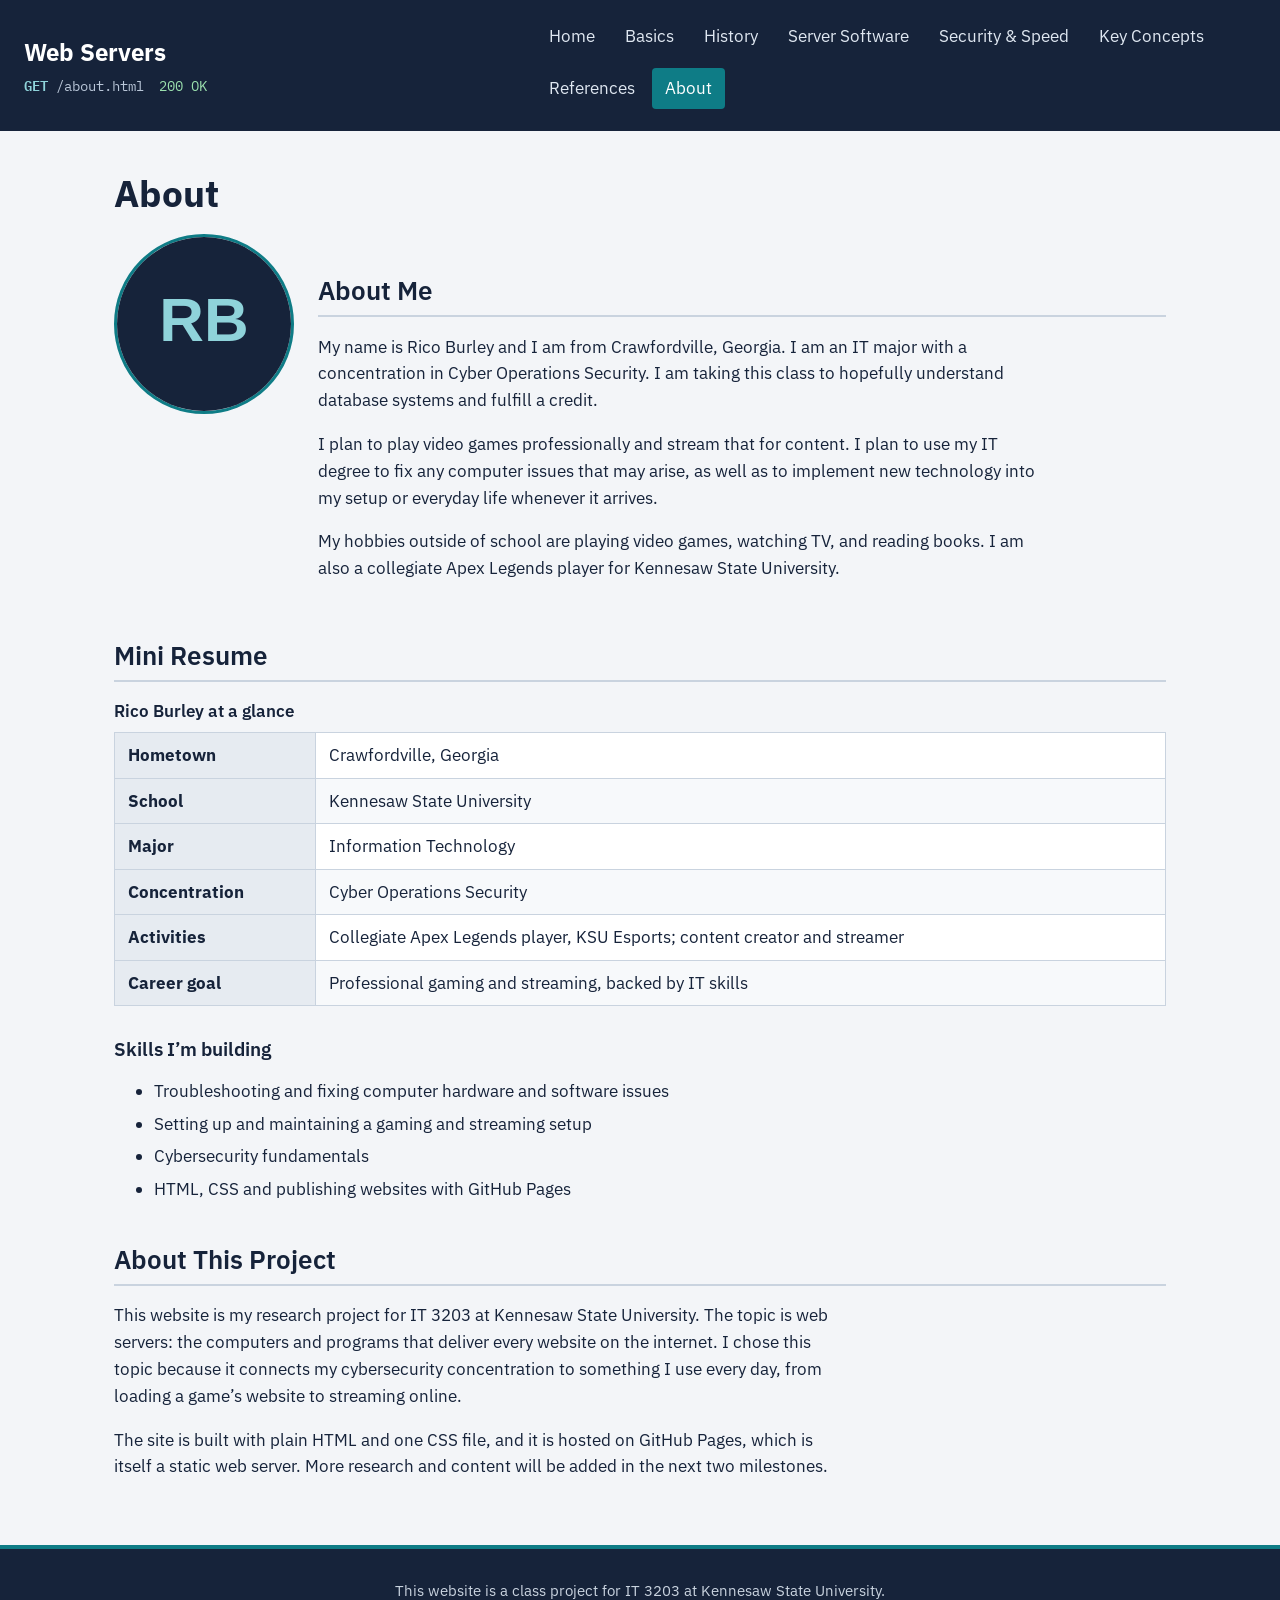
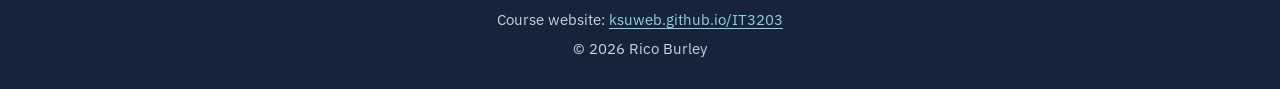
==== about.html @ de091357 "Milestone 1" ====
<!DOCTYPE html>
<!--
  about.html - About
  Web Servers class project (IT 3203, Milestone 1) by Rico Burley.
  The header, main menu and footer are the same on every page.
-->
<html lang="en">
<head>
  <meta charset="utf-8">
  <meta name="viewport" content="width=device-width, initial-scale=1">
  <meta name="description" content="About Rico Burley and the web servers project.">
  <title>About | Web Servers</title>
  <!-- IBM Plex font from Google Fonts (falls back to system fonts if it can't load) -->
  <link rel="preconnect" href="https://fonts.googleapis.com">
  <link rel="preconnect" href="https://fonts.gstatic.com" crossorigin>
  <link href="https://fonts.googleapis.com/css2?family=IBM+Plex+Mono:wght@400;600&amp;family=IBM+Plex+Sans:wght@400;600;700&amp;display=swap" rel="stylesheet">
  <!-- The one and only stylesheet for the whole site -->
  <link rel="stylesheet" href="css/styles.css">
</head>
<body>

  <!-- ===== Site header: title + main menu (same on every page) ===== -->
  <header id="site-header">
    <div class="brand">
      <a class="site-title" href="index.html">Web Servers</a>
      <!-- Shows the HTTP request a browser would send for this page -->
      <p class="request-line"><span class="method">GET</span> /about.html <span class="status">200 OK</span></p>
    </div>
    <nav id="main-nav" aria-label="Main menu">
      <ul>
        <li><a href="index.html">Home</a></li>
        <li><a href="basics.html">Basics</a></li>
        <li><a href="history.html">History</a></li>
        <li><a href="software.html">Server Software</a></li>
        <li><a href="security.html">Security &amp; Speed</a></li>
        <li><a href="concepts.html">Key Concepts</a></li>
        <li><a href="references.html">References</a></li>
        <li><a href="about.html" class="current" aria-current="page">About</a></li>
      </ul>
    </nav>
  </header>

  <!-- ===== Main content for this page ===== -->
  <main id="content">

    <h1>About</h1>

    <!-- About me: photo on the left, text on the right (CSS grid .profile) -->
    <section class="profile">
      <!-- Placeholder image: replace images/profile.svg with your own photo if you like -->
      <img src="images/profile.svg" alt="Profile placeholder with the initials RB" width="180" height="180">
      <div>
        <h2>About Me</h2>
        <p>My name is Rico Burley and I am from Crawfordville, Georgia. I am an IT major with a concentration in Cyber Operations Security. I am taking this class to hopefully understand database systems and fulfill a credit.</p>
        <p>I plan to play video games professionally and stream that for content. I plan to use my IT degree to fix any computer issues that may arise, as well as to implement new technology into my setup or everyday life whenever it arrives.</p>
        <p>My hobbies outside of school are playing video games, watching TV, and reading books. I am also a collegiate Apex Legends player for Kennesaw State University.</p>
      </div>
    </section>

    <section>
      <h2>Mini Resume</h2>
      <div class="table-wrap">
        <table>
          <caption>Rico Burley at a glance</caption>
          <tbody>
            <tr><th scope="row">Hometown</th><td>Crawfordville, Georgia</td></tr>
            <tr><th scope="row">School</th><td>Kennesaw State University</td></tr>
            <tr><th scope="row">Major</th><td>Information Technology</td></tr>
            <tr><th scope="row">Concentration</th><td>Cyber Operations Security</td></tr>
            <tr><th scope="row">Activities</th><td>Collegiate Apex Legends player, KSU Esports; content creator and streamer</td></tr>
            <tr><th scope="row">Career goal</th><td>Professional gaming and streaming, backed by IT skills</td></tr>
          </tbody>
        </table>
      </div>
      <h3>Skills I&rsquo;m building</h3>
      <ul>
        <li>Troubleshooting and fixing computer hardware and software issues</li>
        <li>Setting up and maintaining a gaming and streaming setup</li>
        <li>Cybersecurity fundamentals</li>
        <li>HTML, CSS and publishing websites with GitHub Pages</li>
      </ul>
    </section>

    <section>
      <h2>About This Project</h2>
      <p>This website is my research project for IT 3203 at Kennesaw State University. The topic is web servers: the computers and programs that deliver every website on the internet. I chose this topic because it connects my cybersecurity concentration to something I use every day, from loading a game&rsquo;s website to streaming online.</p>
      <p>The site is built with plain HTML and one CSS file, and it is hosted on GitHub Pages, which is itself a static web server. More research and content will be added in the next two milestones.</p>
    </section>
  </main>

  <!-- ===== Footer with the class project note (same on every page) ===== -->
  <footer id="site-footer">
    <p>This website is a class project for IT 3203 at Kennesaw State University.</p>
    <p>Course website: <a href="https://ksuweb.github.io/IT3203/">ksuweb.github.io/IT3203</a></p>
    <p>&copy; 2026 Rico Burley</p>
  </footer>

</body>
</html>
---- css/styles.css ----
/* ==========================================================================
   styles.css  -  the ONE stylesheet shared by every page of the site
   Project: Web Servers (IT 3203 Milestone 1)  |  Author: Rico Burley

   Selector types demonstrated in this file (requirement 3a):
     1. Element (type) selectors ..... body, h1, table, a
     2. Class selectors .............. .card, .split, .request-line
     3. ID selectors ................. #site-header, #main-nav, #site-footer
     4. Descendant / child selectors . #main-nav a, .card h3
     5. Pseudo-class selectors ....... a:hover, tr:nth-child(even)

   Layout (requirement 3b): Flexbox for the header and menu,
   CSS Grid for the card layouts and two-column comparisons.
   ========================================================================== */


/* ---------- 1. Color and font variables ----------
   Defined once on :root so every rule below can reuse them.
   The colors borrow from server "status lights": teal for links,
   green for success (200 OK) and orange for errors (404). */
:root {
  --ink: #16233a;          /* main text color (dark navy) */
  --ink-soft: #4a5a72;     /* secondary text */
  --paper: #f3f5f8;        /* page background (cool light grey) */
  --panel: #ffffff;        /* background of cards and tables */
  --line: #c9d3df;         /* border color */
  --accent: #0e7c86;       /* links and highlights (teal) */
  --accent-dark: #095a61;  /* link hover color */
  --ok: #2f8f4e;           /* "200 OK" green */
  --warn: #c2410c;         /* "404 / attack" orange */

  --font-body: "IBM Plex Sans", "Segoe UI", Roboto, Arial, sans-serif;
  --font-code: "IBM Plex Mono", Consolas, "Courier New", monospace;
}


/* ---------- 2. Element (type) selectors: base page styles ---------- */

/* Box-sizing makes padding part of an element's width, so layouts don't overflow */
*,
*::before,
*::after {
  box-sizing: border-box;
}

body {
  margin: 0;
  background-color: var(--paper);
  color: var(--ink);
  font-family: var(--font-body);   /* font settings requirement */
  font-size: 1.05rem;
  line-height: 1.6;
}

h1,
h2,
h3 {
  line-height: 1.25;
  margin: 1.6em 0 0.5em;
}

h1 {
  font-size: 2.3rem;
  font-weight: 700;
  margin-top: 0.4em;
}

h2 {
  font-size: 1.6rem;
  font-weight: 600;
  /* A thin rule under each section heading separates topics */
  padding-bottom: 0.3em;
  border-bottom: 2px solid var(--line);
}

h3 {
  font-size: 1.2rem;
  font-weight: 600;
}

p,
ul,
ol {
  max-width: 72ch;   /* keeps lines a comfortable reading length */
}

li {
  margin-bottom: 0.35em;
}

img {
  max-width: 100%;   /* images shrink on small screens */
  height: auto;
}

code {
  font-family: var(--font-code);
  font-size: 0.92em;
  background-color: #e6ebf1;
  padding: 0.1em 0.35em;
  border-radius: 3px;
}

/* Links: color plus a hover effect (requirement 3c) */
a {
  color: var(--accent);
  text-decoration-thickness: 1px;
  text-underline-offset: 3px;
}

a:hover,
a:focus {
  color: var(--accent-dark);
  text-decoration-thickness: 2px;
}

/* Visible outline for keyboard users */
a:focus-visible {
  outline: 2px solid var(--accent);
  outline-offset: 2px;
}


/* ---------- 3. ID selectors: header, menu, main, footer ---------- */

#site-header {
  background-color: var(--ink);
  color: #ffffff;
  padding: 1rem 1.5rem;
  /* Flexbox puts the site title on the left and the menu on the right,
     and wraps the menu under the title on narrow screens */
  display: flex;
  flex-wrap: wrap;
  align-items: center;
  justify-content: space-between;
  gap: 0.75rem 2rem;
}

#site-header .site-title {
  color: #ffffff;
  font-size: 1.5rem;
  font-weight: 700;
  text-decoration: none;
}

/* The "request line" under the title shows which page the
   browser asked the server for, e.g.  GET /history.html  200 OK */
.request-line {
  margin: 0.15rem 0 0;
  font-family: var(--font-code);
  font-size: 0.85rem;
  color: #b9c6d8;
}

.request-line .method {
  color: #8fd3da;
  font-weight: 600;
}

.request-line .status {
  color: #9be0ae;
  margin-left: 0.5em;
}

/* Main menu: a list laid out in a row with flexbox */
#main-nav ul {
  list-style: none;
  margin: 0;
  padding: 0;
  display: flex;
  flex-wrap: wrap;
  gap: 0.25rem;
}

/* Descendant selector: only links inside the main menu */
#main-nav a {
  display: block;
  padding: 0.4rem 0.75rem;
  color: #dfe7f1;
  text-decoration: none;
  border: 1px solid transparent;
  border-radius: 4px;
}

/* Menu hover effect: light border and background appear */
#main-nav a:hover,
#main-nav a:focus {
  background-color: rgba(255, 255, 255, 0.1);
  border-color: #8fd3da;
  color: #ffffff;
}

/* The page you are currently on is marked in the menu */
#main-nav a.current {
  background-color: var(--accent);
  color: #ffffff;
}

#content {
  max-width: 1100px;
  margin: 0 auto;
  padding: 1.5rem 1.5rem 3rem;
}

#site-footer {
  border-top: 4px solid var(--accent);
  background-color: var(--ink);
  color: #c9d3df;
  padding: 1.5rem;
  text-align: center;
  font-size: 0.95rem;
}

#site-footer p {
  margin: 0.3rem auto;
}

#site-footer a {
  color: #8fd3da;
}

#site-footer a:hover {
  color: #ffffff;
}


/* ---------- 4. Class selectors: reusable components ---------- */

/* Short intro paragraph at the top of each page */
.lead {
  font-size: 1.2rem;
  color: var(--ink-soft);
}

/* Homepage hero: text on the left, illustration on the right (CSS Grid) */
.hero {
  display: grid;
  grid-template-columns: 3fr 2fr;
  gap: 2rem;
  align-items: center;
}

.byline {
  color: var(--ink-soft);
  margin-top: 0;
}

/* Card grid: as many columns as fit, each at least 240px wide */
.card-grid {
  display: grid;
  grid-template-columns: repeat(auto-fit, minmax(240px, 1fr));
  gap: 1rem;
  margin: 1rem 0 1.5rem;
  padding: 0;
  list-style: none;
  max-width: none;   /* overrides the 72ch limit set on ul/ol above */
}

.card {
  background-color: var(--panel);
  border: 1px solid var(--line);
  border-radius: 6px;
  padding: 1rem 1.25rem;
}

/* Child selectors: tighten the spacing of headings inside cards */
.card h3 {
  margin-top: 0;
}

.card p:last-child {
  margin-bottom: 0;
}

/* Cards that describe attacks get an orange top border */
.card.threat {
  border-top: 4px solid var(--warn);
}

/* Cards that describe defenses get a green top border */
.card.defense {
  border-top: 4px solid var(--ok);
}

/* Two equal columns, used for "Hardware vs. Software" style comparisons */
.split {
  display: grid;
  grid-template-columns: 1fr 1fr;
  gap: 1rem;
}

/* Key terms on the homepage shown as small tags in a wrapping row */
.term-list {
  display: flex;
  flex-wrap: wrap;
  gap: 0.5rem;
  list-style: none;
  padding: 0;
  max-width: none;
}

.term-list li {
  margin: 0;
}

.term-list a {
  display: inline-block;
  padding: 0.3rem 0.7rem;
  border: 1px solid var(--accent);
  border-radius: 999px;
  text-decoration: none;
  background-color: var(--panel);
}

.term-list a:hover {
  background-color: var(--accent);
  color: #ffffff;
}

/* An analogy or side note set off from the main text */
.note {
  border-left: 4px solid var(--accent);
  background-color: #e3f1f2;
  padding: 0.75rem 1rem;
  margin: 1rem 0;
  max-width: 72ch;
}

/* Timeline (History page): years down a vertical line */
.timeline {
  list-style: none;
  padding-left: 0;
  border-left: 3px solid var(--line);
  margin-left: 0.5rem;
}

.timeline li {
  position: relative;
  padding: 0 0 1rem 1.5rem;
}

/* Small dot on the line next to each event */
.timeline li::before {
  content: "";
  position: absolute;
  left: -0.5rem;
  top: 0.45rem;
  width: 0.8rem;
  height: 0.8rem;
  border-radius: 50%;
  background-color: var(--accent);
}

.timeline .year {
  font-family: var(--font-code);
  font-weight: 600;
  color: var(--accent-dark);
}

/* Figures with a caption under the image */
figure {
  margin: 1.5rem 0;
}

figcaption {
  font-size: 0.9rem;
  color: var(--ink-soft);
  margin-top: 0.4rem;
}

/* Profile photo placeholder / image on the About page */
.profile {
  display: grid;
  grid-template-columns: 180px 1fr;
  gap: 1.5rem;
  align-items: start;
}

.profile img {
  border: 3px solid var(--accent);
  border-radius: 50%;
}


/* ---------- 5. Tables ---------- */

/* Wrapper lets wide tables scroll sideways on phones */
.table-wrap {
  overflow-x: auto;
  margin: 1rem 0 1.5rem;
}

table {
  border-collapse: collapse;
  min-width: 100%;
  background-color: var(--panel);
}

caption {
  text-align: left;
  font-weight: 600;
  padding-bottom: 0.5rem;
}

th,
td {
  border: 1px solid var(--line);
  padding: 0.55rem 0.8rem;
  text-align: left;
  vertical-align: top;
}

th {
  background-color: #e6ebf1;
}

/* Pseudo-class selector: stripe every other row for readability */
tbody tr:nth-child(even) {
  background-color: #f7f9fb;
}

/* Status code colors */
.code-ok {
  color: var(--ok);
  font-weight: 600;
}

.code-bad {
  color: var(--warn);
  font-weight: 600;
}


/* ---------- 6. Small screens ----------
   Under 700px wide, two-column layouts become one column. */
@media (max-width: 700px) {
  h1 {
    font-size: 1.8rem;
  }

  .hero,
  .split,
  .profile {
    grid-template-columns: 1fr;
  }

  .profile img {
    width: 140px;
  }
}
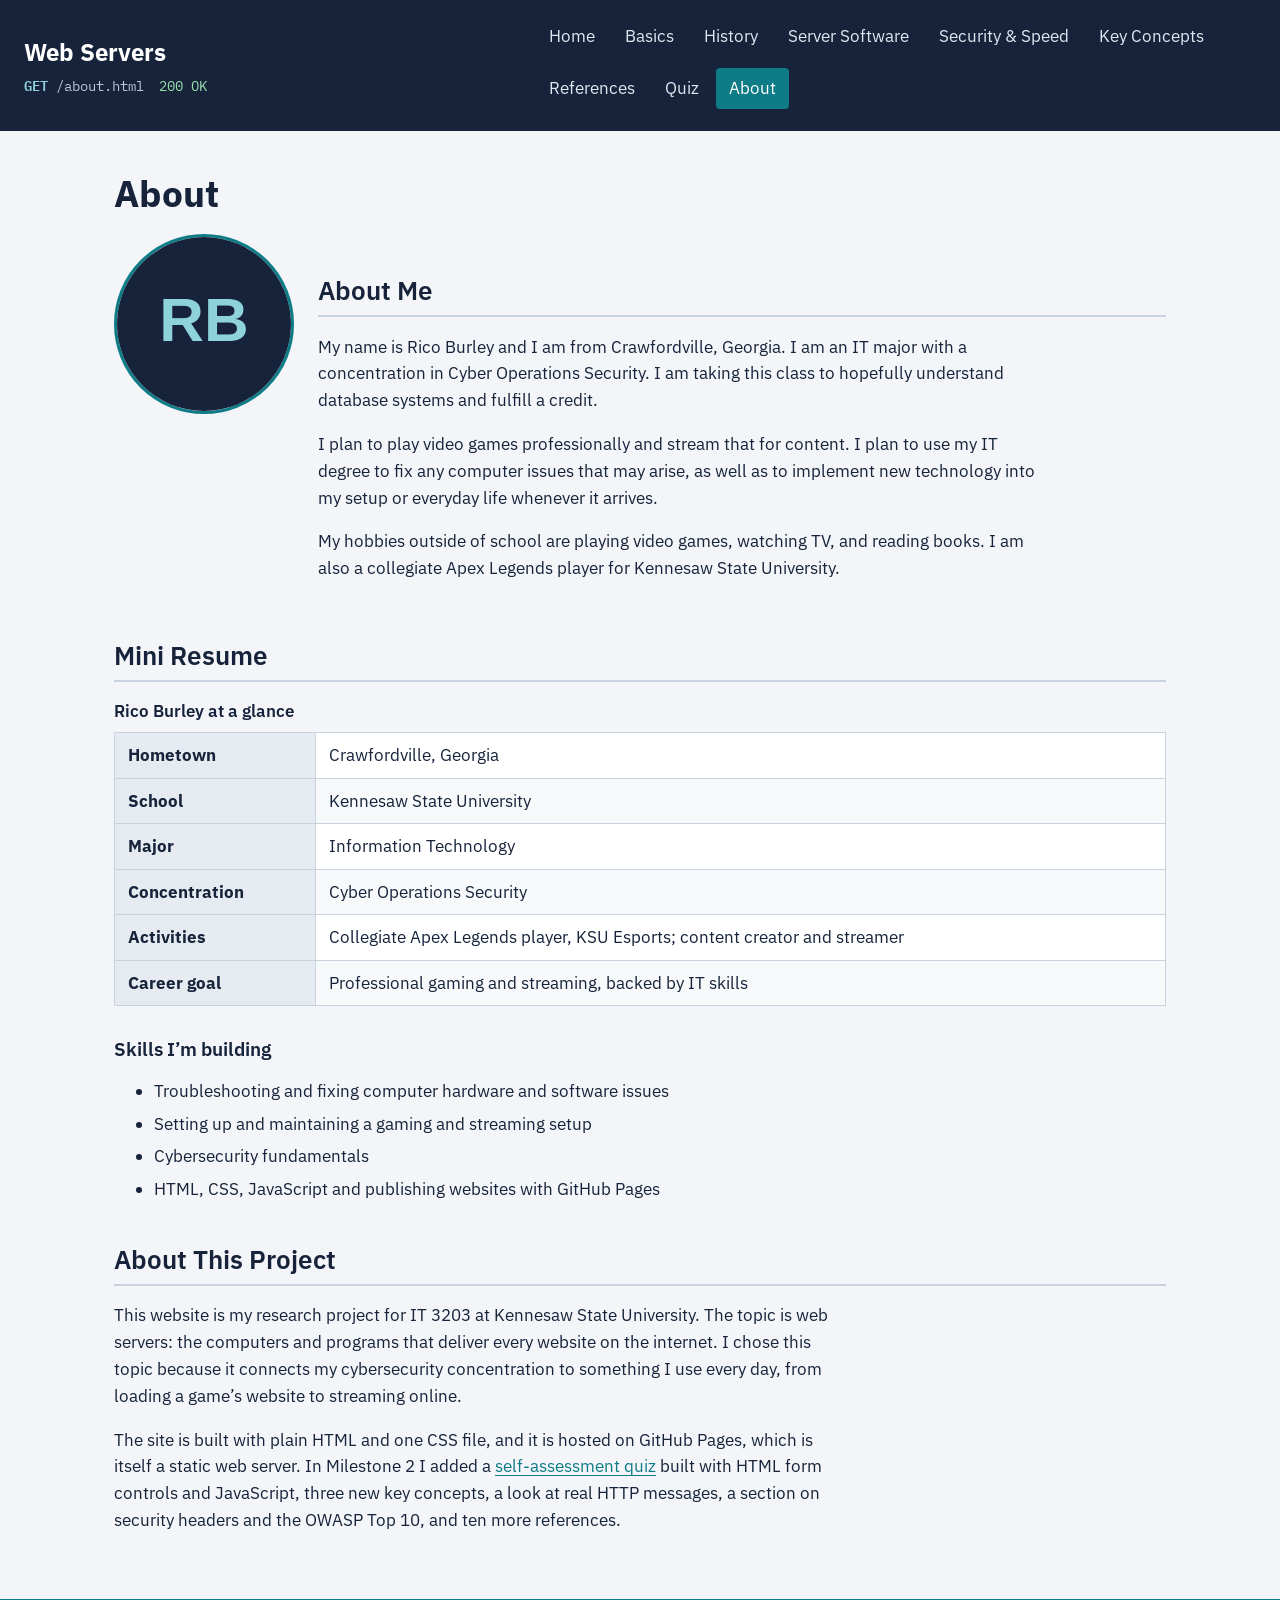
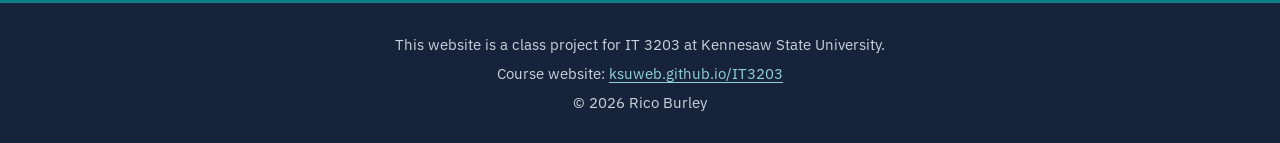
==== commit b72faf89: "Add files via upload" ====
--- a/about.html
+++ b/about.html
@@ -1,7 +1,7 @@
 <!DOCTYPE html>
 <!--
   about.html - About
-  Web Servers class project (IT 3203, Milestone 1) by Rico Burley.
+  Web Servers class project (IT 3203, Milestones 1&ndash;2) by Rico Burley.
   The header, main menu and footer are the same on every page.
 -->
 <html lang="en">
@@ -19,6 +19,9 @@
 </head>
 <body>
 
+  <!-- Skip link: lets keyboard users jump past the menu (visible only on focus) -->
+  <a class="skip-link" href="#content">Skip to main content</a>
+
   <!-- ===== Site header: title + main menu (same on every page) ===== -->
   <header id="site-header">
     <div class="brand">
@@ -35,6 +38,7 @@
         <li><a href="security.html">Security &amp; Speed</a></li>
         <li><a href="concepts.html">Key Concepts</a></li>
         <li><a href="references.html">References</a></li>
+        <li><a href="quiz.html">Quiz</a></li>
         <li><a href="about.html" class="current" aria-current="page">About</a></li>
       </ul>
     </nav>
@@ -77,14 +81,14 @@
         <li>Troubleshooting and fixing computer hardware and software issues</li>
         <li>Setting up and maintaining a gaming and streaming setup</li>
         <li>Cybersecurity fundamentals</li>
-        <li>HTML, CSS and publishing websites with GitHub Pages</li>
+        <li>HTML, CSS, JavaScript and publishing websites with GitHub Pages</li>
       </ul>
     </section>
 
     <section>
       <h2>About This Project</h2>
       <p>This website is my research project for IT 3203 at Kennesaw State University. The topic is web servers: the computers and programs that deliver every website on the internet. I chose this topic because it connects my cybersecurity concentration to something I use every day, from loading a game&rsquo;s website to streaming online.</p>
-      <p>The site is built with plain HTML and one CSS file, and it is hosted on GitHub Pages, which is itself a static web server. More research and content will be added in the next two milestones.</p>
+      <p>The site is built with plain HTML and one CSS file, and it is hosted on GitHub Pages, which is itself a static web server. In Milestone 2 I added a <a href="quiz.html">self-assessment quiz</a> built with HTML form controls and JavaScript, three new key concepts, a look at real HTTP messages, a section on security headers and the OWASP Top 10, and ten more references.</p>
     </section>
   </main>
 
--- a/css/styles.css
+++ b/css/styles.css
@@ -1,6 +1,6 @@
 /* ==========================================================================
    styles.css  -  the ONE stylesheet shared by every page of the site
-   Project: Web Servers (IT 3203 Milestone 1)  |  Author: Rico Burley
+   Project: Web Servers (IT 3203 Milestones 1-2)  |  Author: Rico Burley
 
    Selector types demonstrated in this file (requirement 3a):
      1. Element (type) selectors ..... body, h1, table, a
@@ -11,6 +11,10 @@
 
    Layout (requirement 3b): Flexbox for the header and menu,
    CSS Grid for the card layouts and two-column comparisons.
+
+   Milestone 2 additions: shared helpers (section 7), form and quiz
+   controls (section 8), and quiz results (section 9). The small-screen
+   rules are kept together at the very end of the file.
    ========================================================================== */
 
 
@@ -28,6 +32,10 @@
   --accent-dark: #095a61;  /* link hover color */
   --ok: #2f8f4e;           /* "200 OK" green */
   --warn: #c2410c;         /* "404 / attack" orange */
+  --ok-soft: #e6f4ea;      /* light green background for correct answers */
+  --warn-soft: #fdeee6;    /* light orange background for wrong answers */
+  --code-bg: #e6ebf1;      /* background for code, table headers */
+  --radius: 6px;           /* one corner radius for panels and controls */
 
   --font-body: "IBM Plex Sans", "Segoe UI", Roboto, Arial, sans-serif;
   --font-code: "IBM Plex Mono", Consolas, "Courier New", monospace;
@@ -96,7 +104,7 @@
 code {
   font-family: var(--font-code);
   font-size: 0.92em;
-  background-color: #e6ebf1;
+  background-color: var(--code-bg);
   padding: 0.1em 0.35em;
   border-radius: 3px;
 }
@@ -114,8 +122,12 @@
   text-decoration-thickness: 2px;
 }
 
-/* Visible outline for keyboard users */
-a:focus-visible {
+/* Visible outline for keyboard users (links, buttons and form controls) */
+a:focus-visible,
+button:focus-visible,
+input:focus-visible,
+select:focus-visible,
+[tabindex="-1"]:focus-visible {
   outline: 2px solid var(--accent);
   outline-offset: 2px;
 }
@@ -411,7 +423,7 @@
 }
 
 th {
-  background-color: #e6ebf1;
+  background-color: var(--code-bg);
 }
 
 /* Pseudo-class selector: stripe every other row for readability */
@@ -431,7 +443,416 @@
 }
 
 
-/* ---------- 6. Small screens ----------
+/* ---------- 6. Code samples ----------
+   A raw HTTP request and response on the Basics page */
+pre {
+  background-color: var(--ink);
+  color: #dfe7f1;
+  font-family: var(--font-code);
+  font-size: 0.9rem;
+  line-height: 1.5;
+  padding: 1rem 1.25rem;
+  border-radius: var(--radius);
+  overflow-x: auto;          /* long lines scroll instead of breaking the layout */
+  max-width: 72ch;
+}
+
+pre code {
+  background: none;          /* undo the inline-code background inside <pre> */
+  padding: 0;
+  color: inherit;
+}
+
+.split pre {
+  max-width: none;
+  margin: 0;
+}
+
+
+/* ---------- 7. Shared helpers (Milestone 2) ---------- */
+
+/* Hidden on screen but still read by screen readers */
+.visually-hidden {
+  position: absolute;
+  width: 1px;
+  height: 1px;
+  overflow: hidden;
+  clip: rect(0 0 0 0);
+  white-space: nowrap;
+}
+
+/* "Skip to main content" link: off screen until a keyboard user tabs to it */
+.skip-link {
+  position: absolute;
+  left: 1rem;
+  top: -3rem;
+  z-index: 10;
+  background-color: var(--panel);
+  color: var(--ink);
+  padding: 0.5rem 0.9rem;
+  border-radius: var(--radius);
+}
+
+.skip-link:focus {
+  top: 1rem;
+}
+
+
+/* ---------- 8. Forms and the quiz (Milestone 2) ---------- */
+
+/* Buttons: one base style plus primary (filled) and secondary (outlined) */
+.btn {
+  font: inherit;
+  font-weight: 600;
+  padding: 0.6rem 1.2rem;
+  border-radius: var(--radius);
+  border: 2px solid var(--accent);
+  cursor: pointer;
+}
+
+.btn-primary {
+  background-color: var(--accent);
+  color: #ffffff;
+}
+
+.btn-primary:hover {
+  background-color: var(--accent-dark);
+  border-color: var(--accent-dark);
+}
+
+.btn-secondary {
+  background-color: var(--panel);
+  color: var(--accent-dark);
+}
+
+.btn-secondary:hover {
+  background-color: #e3f1f2;
+}
+
+.btn:disabled {
+  opacity: 0.45;
+  cursor: not-allowed;
+}
+
+/* Timer bar: sticks to the top of the window while the user scrolls
+   through the questions, styled like the dark site header */
+.quiz-bar {
+  position: sticky;
+  top: 0;
+  z-index: 5;
+  display: flex;
+  flex-wrap: wrap;
+  align-items: center;
+  gap: 0.5rem 1.5rem;
+  background-color: var(--ink);
+  color: #dfe7f1;
+  padding: 0.6rem 1rem;
+  border-radius: var(--radius);
+  margin: 1.5rem 0 1rem;
+}
+
+.timer {
+  margin: 0;
+  font-family: var(--font-code);
+  font-size: 1.6rem;
+  font-weight: 600;
+  color: #9be0ae;                  /* same green as "200 OK" in the header */
+  font-variant-numeric: tabular-nums;   /* digits don't jump as they change */
+}
+
+/* Last minute: the timer turns orange */
+.timer.timer-low {
+  color: #fdba8c;
+}
+
+.quiz-progress {
+  margin: 0;
+  flex: 1;
+  color: #b9c6d8;
+}
+
+/* The outer fieldset just groups the questions; remove its default border */
+.quiz-questions {
+  border: 0;
+  margin: 0;
+  padding: 0;
+  min-width: 0;
+}
+
+/* Before Start is pressed, the questions are visible but faded */
+.quiz-questions:disabled .question {
+  opacity: 0.55;
+}
+
+/* One question card */
+.question {
+  background-color: var(--panel);
+  border: 1px solid var(--line);
+  border-left: 4px solid var(--line);
+  border-radius: var(--radius);
+  padding: 1rem 1.25rem 0.5rem;
+  margin: 0 0 1rem;
+  min-width: 0;
+}
+
+.question legend {
+  float: left;             /* lets the legend sit inside the card like a heading */
+  width: 100%;
+  font-weight: 600;
+  font-size: 1.08rem;
+  margin-bottom: 0.6rem;
+}
+
+.question legend + * {
+  clear: left;
+}
+
+/* Question number in a small circle */
+.q-num {
+  display: inline-grid;
+  place-items: center;
+  width: 1.8rem;
+  height: 1.8rem;
+  margin-right: 0.5rem;
+  border-radius: 50%;
+  background-color: var(--ink);
+  color: #ffffff;
+  font-family: var(--font-code);
+  font-size: 0.9rem;
+}
+
+.q-hint {
+  font-weight: 400;
+  color: var(--ink-soft);
+}
+
+.q-text {
+  margin-top: 0;
+}
+
+/* Fill-in-the-blank box: looks like an underlined gap in the sentence */
+.blank {
+  font: inherit;
+  font-family: var(--font-code);
+  width: auto;
+  padding: 0.1rem 0.4rem;
+  margin: 0 0.2rem;
+  border: 0;
+  border-bottom: 2px solid var(--accent);
+  background-color: #eef6f7;
+  color: var(--ink);
+  text-align: center;
+}
+
+.blank:focus {
+  background-color: #dbeff1;
+}
+
+/* Drop-down list */
+.select {
+  font: inherit;
+  padding: 0.45rem 0.7rem;
+  border: 1px solid var(--line);
+  border-radius: var(--radius);
+  background-color: var(--panel);
+  color: var(--ink);
+  min-width: 14rem;
+}
+
+/* Radio and checkbox options: the whole row is clickable */
+.choices {
+  display: grid;
+  gap: 0.4rem;
+  max-width: 60ch;
+}
+
+.choice {
+  display: flex;
+  align-items: center;
+  gap: 0.6rem;
+  padding: 0.5rem 0.75rem;
+  border: 1px solid var(--line);
+  border-radius: var(--radius);
+  cursor: pointer;
+}
+
+.choice:hover {
+  border-color: var(--accent);
+  background-color: #f2f8f9;
+}
+
+/* :has() highlights the option the user picked (supported in all current browsers) */
+.choice:has(input:checked) {
+  border-color: var(--accent);
+  background-color: #e3f1f2;
+}
+
+/* Tints radios and checkboxes with the site's teal */
+.choice input {
+  accent-color: var(--accent);
+  width: 1.1rem;
+  height: 1.1rem;
+  margin: 0;
+}
+
+/* Feedback line under each question, filled in after grading */
+.q-feedback {
+  min-height: 1.4em;
+  margin: 0.6rem 0 0.4rem;
+  font-weight: 600;
+}
+
+/* After grading: green for correct, orange for wrong */
+.question.is-correct {
+  border-left-color: var(--ok);
+  background-color: var(--ok-soft);
+}
+
+.question.is-correct .q-feedback {
+  color: var(--ok);
+}
+
+.question.is-wrong {
+  border-left-color: var(--warn);
+  background-color: var(--warn-soft);
+}
+
+.question.is-wrong .q-feedback {
+  color: var(--warn);
+}
+
+/* The correct options are outlined in green...
+   (.question prefix gives these more weight than the :has() rule above) */
+.question .choice.is-answer {
+  border: 2px solid var(--ok);
+  background-color: #ffffff;
+}
+
+/* ...and a wrong option the user picked is crossed out in orange */
+.question .choice.is-wrong-pick {
+  border: 2px solid var(--warn);
+  background-color: #ffffff;
+  text-decoration: line-through;
+  text-decoration-color: var(--warn);
+}
+
+/* Graded questions are disabled, so keep them fully visible */
+.quiz-questions:disabled .question.is-correct,
+.quiz-questions:disabled .question.is-wrong {
+  opacity: 1;
+}
+
+.quiz-actions {
+  display: flex;
+  flex-wrap: wrap;
+  gap: 0.75rem;
+  margin-top: 1.5rem;
+}
+
+.quiz-footnote {
+  color: var(--ink-soft);
+  font-size: 0.95rem;
+  margin-top: 1.5rem;
+}
+
+
+/* ---------- 9. Quiz results (Milestone 2) ---------- */
+
+.results {
+  background-color: var(--panel);
+  border: 1px solid var(--line);
+  border-top: 6px solid var(--line);
+  border-radius: var(--radius);
+  padding: 1.25rem 1.5rem 0.5rem;
+  margin: 1.5rem 0;
+  scroll-margin-top: 1rem;
+}
+
+/* Pass = green, fail = orange, used on the top border and the verdict */
+.results.is-pass {
+  border-top-color: var(--ok);
+}
+
+.results.is-fail {
+  border-top-color: var(--warn);
+}
+
+.results-verdict {
+  margin: 0;
+  font-size: 2rem;
+  font-weight: 700;
+  line-height: 1.2;
+}
+
+.results.is-pass .results-verdict,
+.results.is-pass #result-score {
+  color: var(--ok);
+}
+
+.results.is-fail .results-verdict,
+.results.is-fail #result-score {
+  color: var(--warn);
+}
+
+/* Score, correct count and time in a row */
+.results-stats {
+  display: flex;
+  flex-wrap: wrap;
+  gap: 0.75rem 2.5rem;
+  margin: 0.75rem 0;
+}
+
+.results-stats dt {
+  color: var(--ink-soft);
+  font-size: 0.9rem;
+}
+
+.results-stats dd {
+  margin: 0;
+  font-family: var(--font-code);
+  font-size: 1.35rem;
+  font-weight: 600;
+}
+
+.results-note {
+  margin-top: 0;
+}
+
+/* Correct / Incorrect labels in the results table */
+.chip {
+  display: inline-block;
+  padding: 0.1rem 0.55rem;
+  border-radius: 999px;
+  font-size: 0.85rem;
+  font-weight: 600;
+  color: #ffffff;
+  white-space: nowrap;
+}
+
+.chip-ok {
+  background-color: var(--ok);
+}
+
+.chip-bad {
+  background-color: var(--warn);
+}
+
+.results-table td:last-child {
+  font-family: var(--font-code);
+  white-space: nowrap;
+}
+
+/* Override the striped rows so the result colors stay clear */
+.results-table tbody tr.row-wrong {
+  background-color: var(--warn-soft);
+}
+
+.results-table tbody tr.row-correct {
+  background-color: #ffffff;
+}
+
+
+/* ---------- 10. Small screens ----------
    Under 700px wide, two-column layouts become one column. */
 @media (max-width: 700px) {
   h1 {
@@ -447,4 +868,26 @@
   .profile img {
     width: 140px;
   }
-}
+
+  .quiz-bar {
+    border-radius: 0;
+    margin-left: -1.5rem;     /* bar runs edge to edge on phones */
+    margin-right: -1.5rem;
+  }
+
+  .question {
+    padding: 0.9rem 1rem 0.4rem;
+  }
+
+  .select {
+    min-width: 0;
+    width: 100%;
+  }
+}
+
+/* Respect users who turn off animations in their system settings */
+@media (prefers-reduced-motion: reduce) {
+  html {
+    scroll-behavior: auto;
+  }
+}
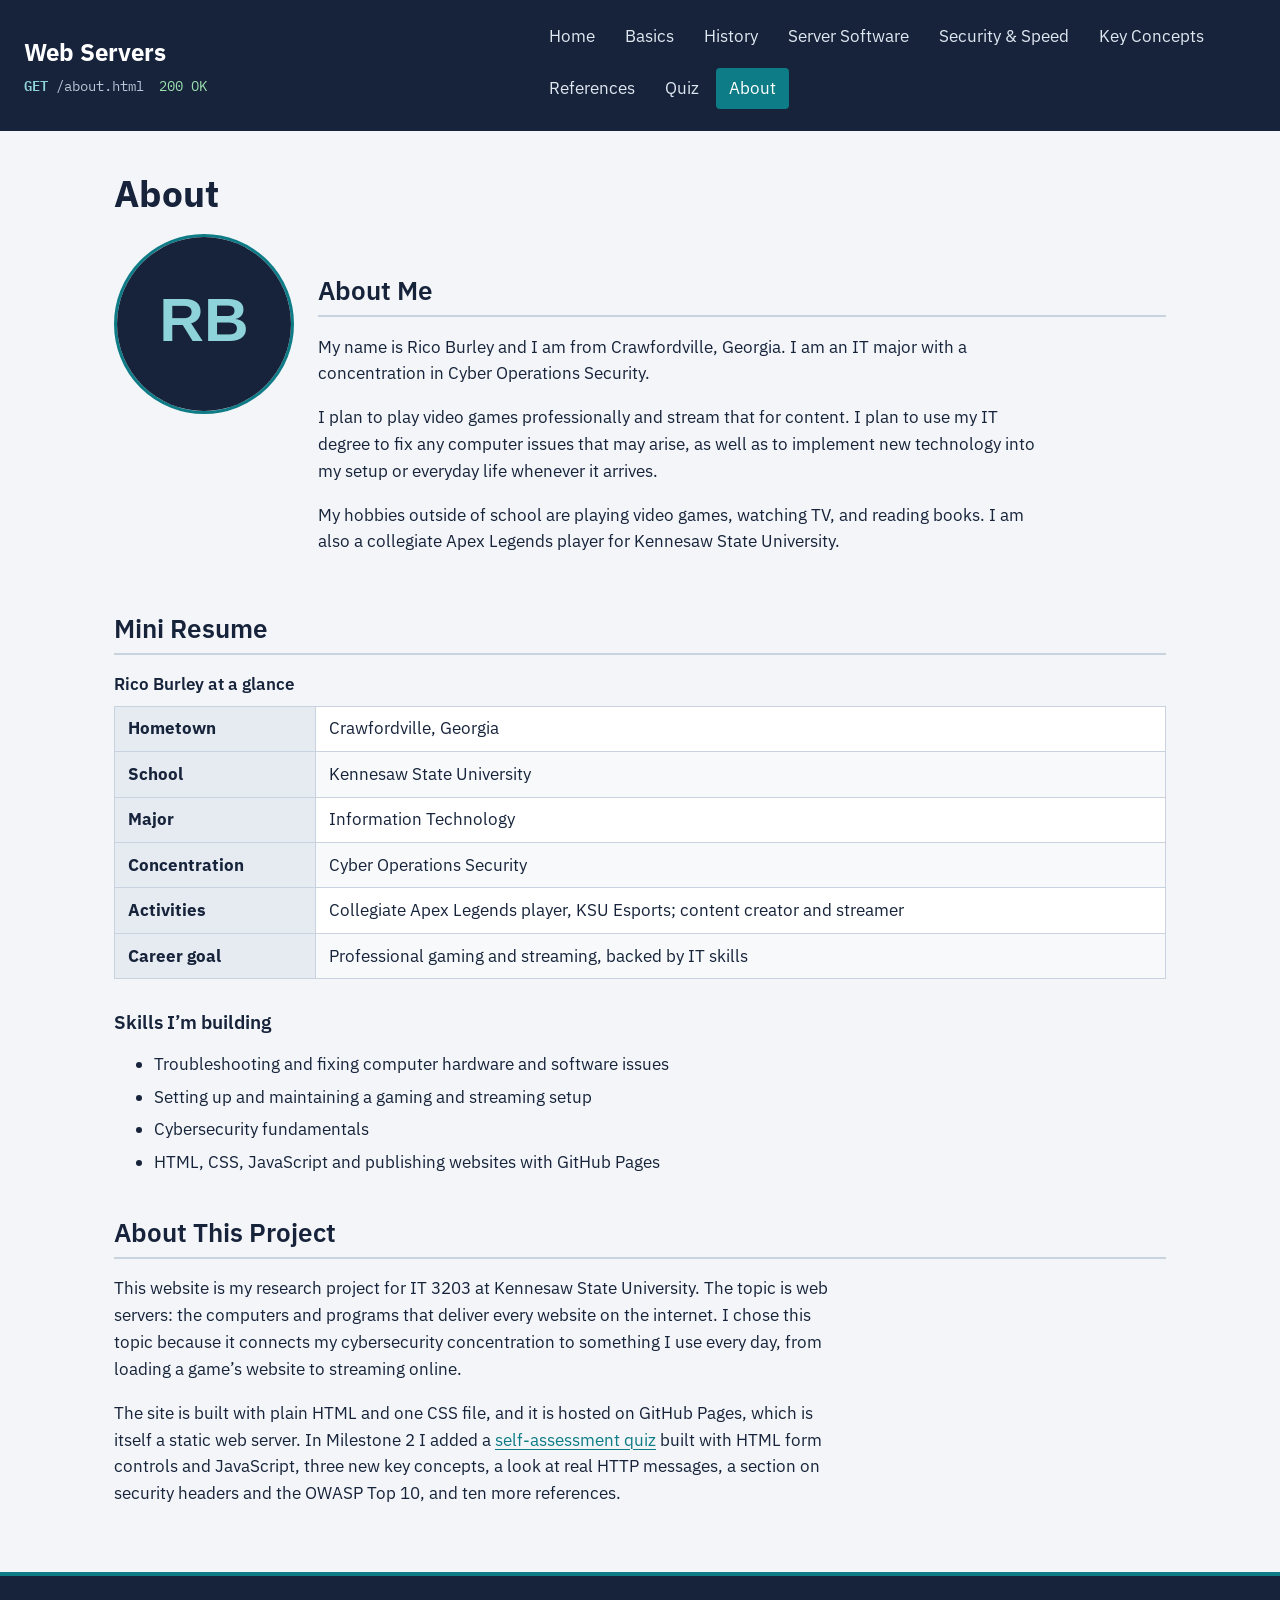
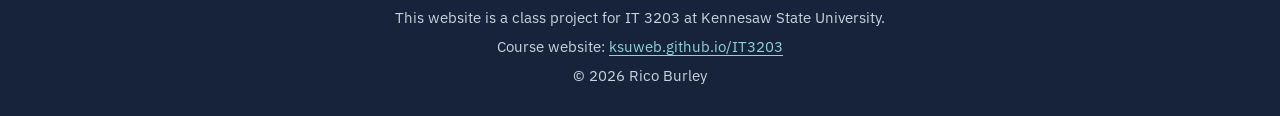
==== commit 0e810e55: "Update about.html" ====
--- a/about.html
+++ b/about.html
@@ -55,7 +55,7 @@
       <img src="images/profile.svg" alt="Profile placeholder with the initials RB" width="180" height="180">
       <div>
         <h2>About Me</h2>
-        <p>My name is Rico Burley and I am from Crawfordville, Georgia. I am an IT major with a concentration in Cyber Operations Security. I am taking this class to hopefully understand database systems and fulfill a credit.</p>
+        <p>My name is Rico Burley and I am from Crawfordville, Georgia. I am an IT major with a concentration in Cyber Operations Security.</p>
         <p>I plan to play video games professionally and stream that for content. I plan to use my IT degree to fix any computer issues that may arise, as well as to implement new technology into my setup or everyday life whenever it arrives.</p>
         <p>My hobbies outside of school are playing video games, watching TV, and reading books. I am also a collegiate Apex Legends player for Kennesaw State University.</p>
       </div>
